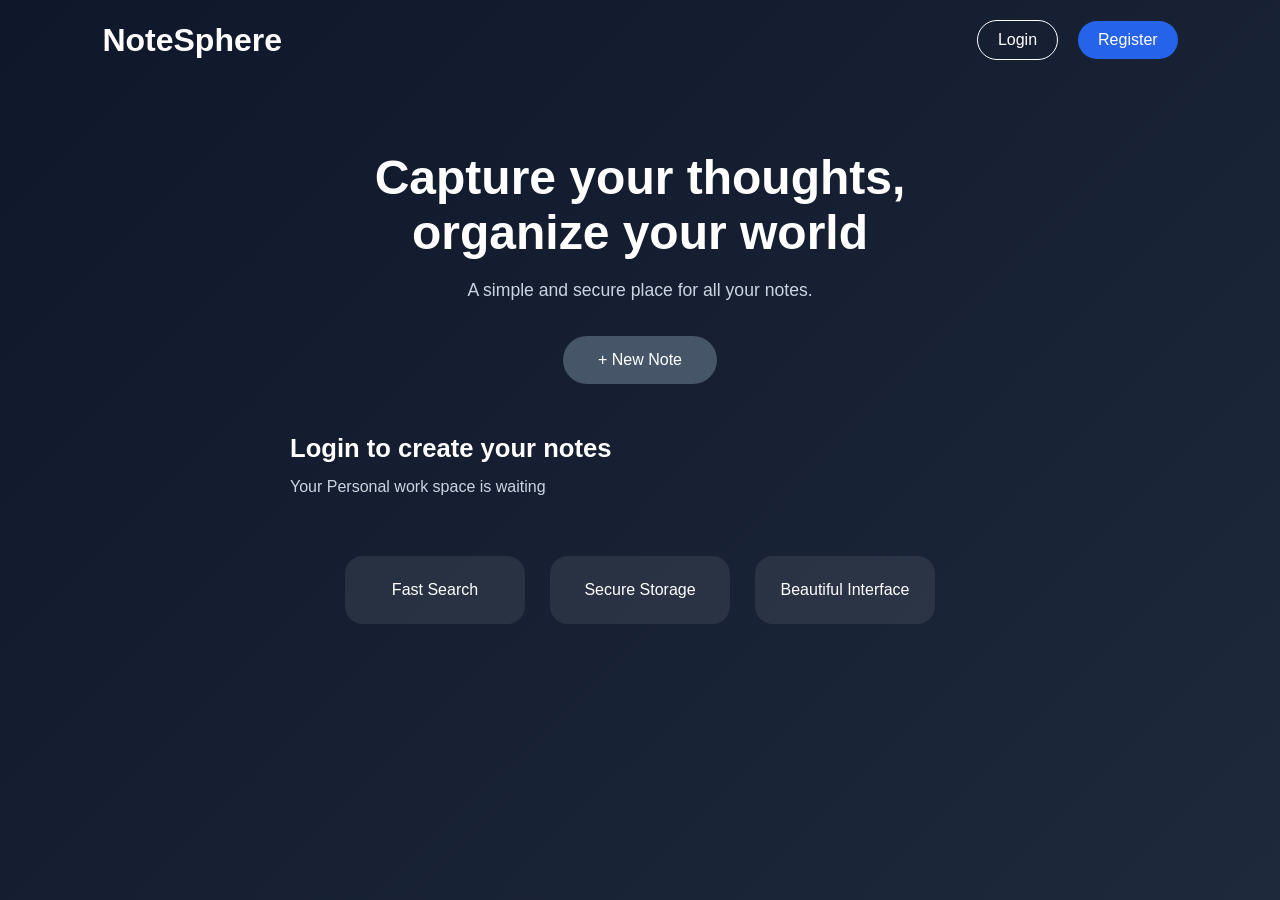
==== index.html @ 39e32c21 "Created Landing Page" ====
<!DOCTYPE html>
<html lang="en">
<head>
    <meta charset="UTF-8">
    <meta name="viewport" content="width=device-width, initial-scale=1.0">
    <title>Notes-App</title>
    <link rel="stylesheet" href="css/style.css">
</head>
<body>
    <header>
        <nav class="navbar">
            <h1 class="logo">NoteSphere</h1>
                <div class="nav-buttons">
                    <a href="login.html" class="login-button">Login</a>
                    <a href="register.html" class="register-button">Register</a>
                </div>
        </nav>
    </header>
    <main>
        <section class="hero">
            <h2>
                Capture your thoughts,
                organize your world
            </h2>

            <p>A simple and secure place for all your notes.</p>

            <button disabled>+ New Note</button>

        </section>

        <section class="empty-state">
            <div class="message">
                <h3>Login to create your notes</h3>
                <p>Your Personal work space is waiting</p>
            </div>
        </section>

        <section class="features">
            <div class="feature-card">Fast Search</div>
            <div class="feature-card">Secure Storage</div>
            <div class="feature-card">Beautiful Interface</div>
        </section>

    </main>
</body>
</html>
---- css/style.css ----
*{
    margin: 0;
    padding: 0;
    box-sizing: border-box;
}
body {
    font-family: "Poppins", sans-serif;
    background: linear-gradient(
        135deg,
        #0f172a,
        #1e293b
    );
    color: white;
    min-height: 100vh;
}
.navbar{
    display: flex;
    justify-content: space-between;
    align-items: center;
    height: 80px;
    padding: 0 8%;
}
.logo{
    font-size: 2rem;
    font-weight: 600;
}
.nav-buttons{
    align-items: center;
    display: flex;
    gap: 20px;
}
.nav-buttons a{
    text-decoration: none;
    color: white;
    padding: 10px 20px;
    border-radius: 30px;
    transition: 0.3s;
}
.login-button{
    border:1px solid white;
}
.register-button{
    background: #2563eb;
}
.nav-buttons a:hover{
    transform: translateY(-3px);
    opacity: 0.8;
}

.hero{
    text-align: center;
    margin-top: 70px;
    padding: 0px 20px;
}
.hero h2{
    font-size: 3rem;
    max-width: 700px;
    margin: auto;
}
.hero p {
    margin-top: 20px;
    font-size: 1.1rem;
    color: #cbd5e1;
}
.hero button {
    margin-top: 35px;
    padding: 15px 35px;
    border: none;
    border-radius: 40px;
    background: #475569;
    color: white;
    font-size: 1rem;
    cursor: not-allowed;
}
.empty-state {
    width: 80%;
    max-width: 700px;
    margin: 50px auto;
}
.message h3 {
    font-size: 1.6rem;
}
.message p {
    margin-top: 15px;
    color: #cbd5e1;
}
.features {
    width: 80%;
    margin: 60px auto;
    display: flex;
    justify-content: center;
    gap: 25px;
}
.feature-card {
    background: rgba(255,255,255,0.08);
    padding: 25px;
    border-radius: 18px;
    min-width: 180px;
    text-align: center;
    transition: 0.3s;
}
.feature-card:hover{
    transform: translateY(-8px);
    background: rgba(255, 255, 255, 0.15);
}

@media(max-width: 768px) {
    .navbar {
        flex-direction: column;
        height: auto;
        gap: 20px;
        padding-top: 20px;
    }
    .hero h2 {
        font-size: 2rem;
    }
    .features {
        flex-wrap:wrap;
        align-items: center;
    }
}
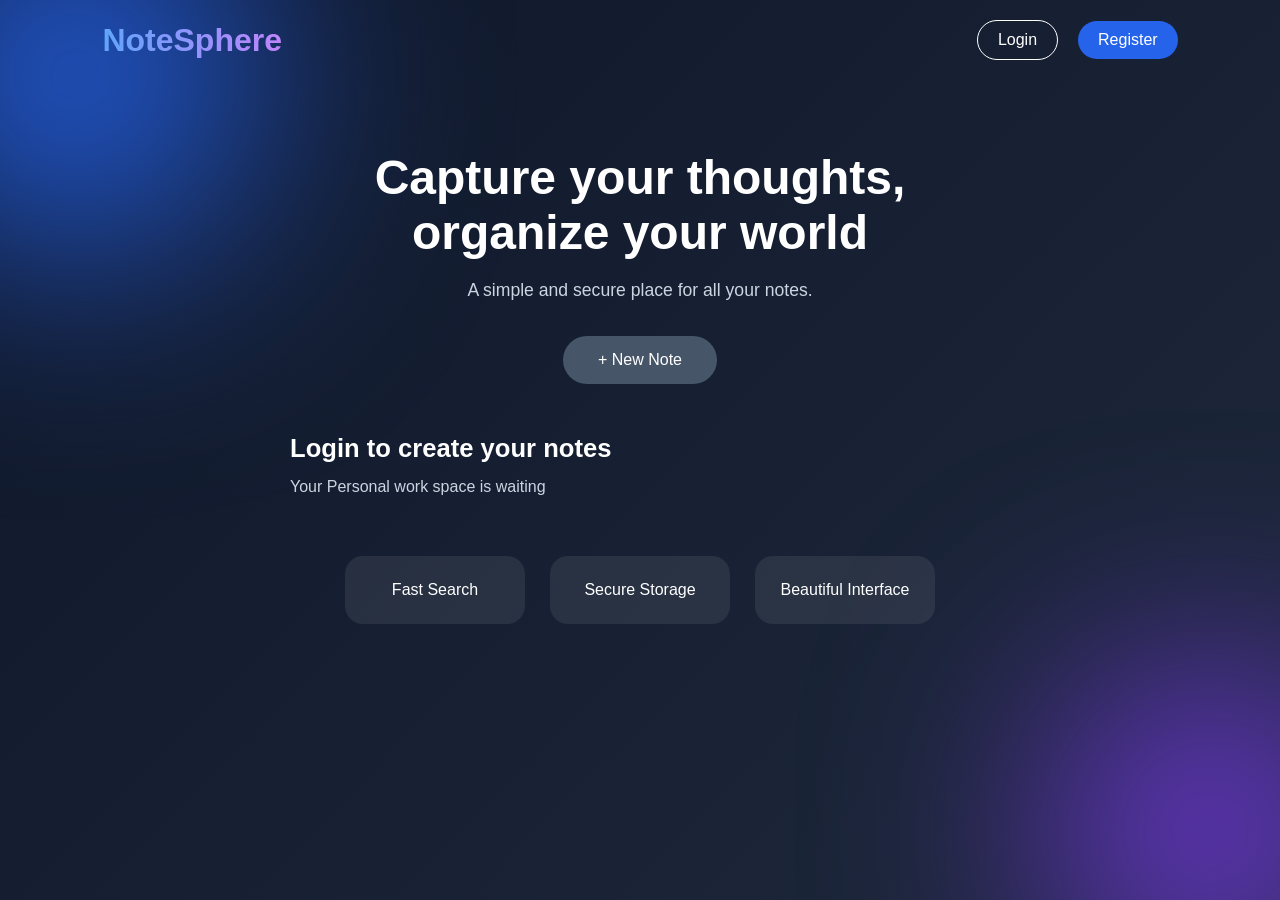
==== commit aeaaf8dc: "Completed layout for login page and register page" ====
--- a/index.html
+++ b/index.html
@@ -8,6 +8,10 @@
 </head>
 <body>
     <header>
+        <div class="background">
+            <div class="circle one"></div>
+            <div class="circle two"></div>
+        </div>
         <nav class="navbar">
             <h1 class="logo">NoteSphere</h1>
                 <div class="nav-buttons">
--- a/css/style.css
+++ b/css/style.css
@@ -20,9 +20,48 @@
     height: 80px;
     padding: 0 8%;
 }
+.background{
+    position: fixed;
+    inset: 0;
+    overflow: hidden;
+    z-index: -1;
+}
+.circle{
+    position: absolute;
+    border-radius: 50%;
+    filter: blur(120px);
+    animation: float 8s ease-in-out infinite;
+}
+.one {
+    width: 350px;
+    height: 350px;
+    background: #2563eb;
+    top: -100px;
+    left: -100px;
+}
+.two {
+    width: 300px;
+    height: 300px;
+    background: #7c3aed;
+    right: -80px;
+    bottom: -80px;
+    animation-delay: 3s;
+}
+
+@keyframes float {
+    0%,100% {
+        transform: translateY(0px);
+    }
+    50% {
+        transform: translateY(40px);
+    }
+}
 .logo{
     font-size: 2rem;
     font-weight: 600;
+    background:linear-gradient(90deg,#60a5fa,#c084fc);
+    -webkit-background-clip:text;
+    color:transparent;
 }
 .nav-buttons{
     align-items: center;
@@ -101,7 +140,8 @@
 }
 .feature-card:hover{
     transform: translateY(-8px);
-    background: rgba(255, 255, 255, 0.15);
+    background: rgba(255, 255, 255, 0.18);
+    box-shadow: 0 0 25px rgba(255,255,255,0.15);
 }
 
 @media(max-width: 768px) {
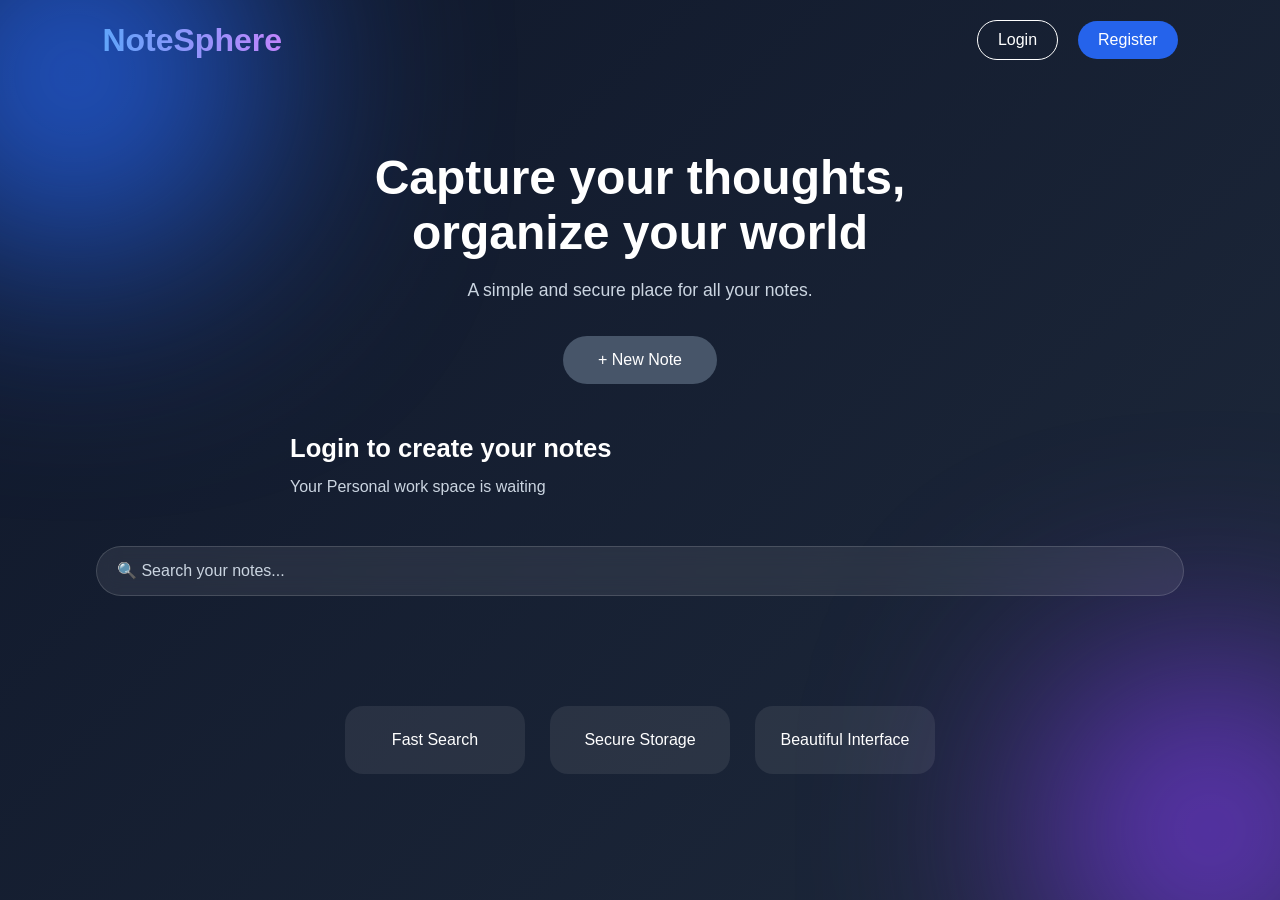
==== commit 63bcc89f: "competed basic notes" ====
--- a/index.html
+++ b/index.html
@@ -14,7 +14,7 @@
         </div>
         <nav class="navbar">
             <h1 class="logo">NoteSphere</h1>
-                <div class="nav-buttons">
+                <div class="nav-buttons" id="nav-buttons">
                     <a href="login.html" class="login-button">Login</a>
                     <a href="register.html" class="register-button">Register</a>
                 </div>
@@ -29,23 +29,50 @@
 
             <p>A simple and secure place for all your notes.</p>
 
-            <button disabled>+ New Note</button>
+            <button id="new-note-btn" disabled>+ New Note</button>
 
         </section>
 
-        <section class="empty-state">
+        <section class="empty-state" id="empty-state">
             <div class="message">
                 <h3>Login to create your notes</h3>
                 <p>Your Personal work space is waiting</p>
             </div>
         </section>
 
-        <section class="features">
+        <div class="search-box">
+            <input 
+                type="text"
+                id="search-input"
+                placeholder="🔍 Search your notes..."
+            >
+        </div>
+
+        <section class="notes-container" id="notes-container">
+
+        </section>
+
+        <section class="note-modal" id="note-modal">
+            <div class="modal-content">
+                <h2>Create New Note</h2>
+
+                <form id="note-form">
+                    <input type="text" id="note-title" placeholder="Enter Title" required>
+                    <textarea  id="note-content" placeholder="Write your note" required></textarea>
+                    <div class="modal-buttons">
+                        <button type="submit" id="save-button">Save</button>
+                        <button id="close-modal" type="button">Cancel</button>
+                    </div>
+                </form>
+            </div>
+        </section>
+
+        <section class="features" id="features">
             <div class="feature-card">Fast Search</div>
             <div class="feature-card">Secure Storage</div>
             <div class="feature-card">Beautiful Interface</div>
         </section>
-
     </main>
+    <script src="js/dashboard.js"></script>
 </body>
 </html>
--- a/css/style.css
+++ b/css/style.css
@@ -111,6 +111,9 @@
     font-size: 1rem;
     cursor: not-allowed;
 }
+.hero button:hover{
+    background: rgba(255, 255, 255, 0.2);
+}
 .empty-state {
     width: 80%;
     max-width: 700px;
@@ -158,4 +161,227 @@
         flex-wrap:wrap;
         align-items: center;
     }
+}
+
+/* ================= NOTES SECTION ================= */
+
+.notes-container {
+    width: 85%;
+    margin: 50px auto;
+    display: grid;
+    grid-template-columns: repeat(auto-fit, minmax(280px, 1fr));
+    gap: 25px;
+}
+
+.note-card {
+    background: rgba(255, 255, 255, 0.08);
+    backdrop-filter: blur(15px);
+    border: 1px solid rgba(255,255,255,0.15);
+    border-radius: 20px;
+    padding: 22px;
+    transition: 0.3s;
+    word-wrap: break-word;
+}
+
+.note-card:hover {
+    transform: translateY(-8px);
+    box-shadow: 0 0 30px rgba(96,165,250,0.35);
+}
+
+.note-card h3 {
+    font-size: 1.4rem;
+    margin-bottom: 12px;
+}
+
+.note-card p {
+    color: #cbd5e1;
+    line-height: 1.5;
+    margin-bottom: 20px;
+}
+
+.note-actions {
+    display: flex;
+    justify-content: flex-end;
+    gap: 10px;
+}
+
+.note-actions button {
+    border: none;
+    padding: 8px 16px;
+    border-radius: 25px;
+    color: white;
+    cursor: pointer;
+    transition: 0.3s;
+}
+
+.note-actions button:first-child {
+    background: #2563eb;
+}
+
+.note-actions button:last-child {
+    background: #dc2626;
+}
+
+.note-actions button:hover {
+    transform: scale(1.08);
+    opacity: 0.9;
+}
+
+
+/* ================= EMPTY NOTES MESSAGE ================= */
+
+.no-notes {
+    text-align: center;
+    font-size: 1.2rem;
+    color: #cbd5e1;
+    grid-column: 1 / -1;
+    margin-top: 40px;
+}
+
+
+/* ================= CREATE NOTE MODAL ================= */
+
+.note-modal {
+    position: fixed;
+    inset: 0;
+    background: rgba(0,0,0,0.6);
+    backdrop-filter: blur(8px);
+    display: none;
+    justify-content: center;
+    align-items: center;
+    z-index: 1000;
+}
+
+.modal-content {
+    width: 90%;
+    max-width: 500px;
+    background: rgba(15, 23, 42, 0.9);
+    border: 1px solid rgba(255,255,255,0.15);
+    border-radius: 25px;
+    padding: 30px;
+    animation: popup 0.3s ease;
+}
+
+.modal-content h2 {
+    text-align: center;
+    margin-bottom: 25px;
+}
+
+.modal-content input,
+.modal-content textarea {
+    width: 100%;
+    background: rgba(255,255,255,0.08);
+    color: white;
+    border: 1px solid rgba(255,255,255,0.15);
+    border-radius: 15px;
+    padding: 15px;
+    margin-bottom: 15px;
+    outline: none;
+    font-size: 1rem;
+}
+
+.modal-content textarea {
+    height: 150px;
+    resize: none;
+}
+
+.modal-content input::placeholder,
+.modal-content textarea::placeholder {
+    color: #94a3b8;
+}
+
+.modal-buttons {
+    display: flex;
+    justify-content: space-between;
+    gap: 15px;
+}
+
+.modal-buttons button {
+    flex: 1;
+    padding: 13px;
+    border: none;
+    border-radius: 25px;
+    color: white;
+    cursor: pointer;
+    transition: 0.3s;
+}
+
+.modal-buttons button:first-child {
+    background: #2563eb;
+}
+
+.modal-buttons button:last-child {
+    background: #475569;
+}
+
+.modal-buttons button:hover {
+    transform: translateY(-3px);
+    opacity: 0.9;
+}
+
+
+/* ================= POPUP ANIMATION ================= */
+
+@keyframes popup {
+    from {
+        transform: scale(0.8);
+        opacity: 0;
+    }
+
+    to {
+        transform: scale(1);
+        opacity: 1;
+    }
+}
+
+
+/* ================= MOBILE ================= */
+
+@media (max-width: 768px) {
+
+    .notes-container {
+        width: 92%;
+    }
+
+    .note-card {
+        padding: 18px;
+    }
+
+    .modal-content {
+        padding: 22px;
+    }
+}
+
+
+.search-box {
+    width: 85%;
+    margin: 30px auto;
+}
+
+.search-box input {
+    width: 100%;
+    padding: 15px 20px;
+    border-radius: 30px;
+    border: 1px solid rgba(255,255,255,0.15);
+    background: rgba(255,255,255,0.08);
+    color: white;
+    font-size: 1rem;
+    outline: none;
+    backdrop-filter: blur(10px);
+}
+
+.search-box input::placeholder {
+    color: #cbd5e1;
+}
+
+.search-box input:focus {
+    border-color: #60a5fa;
+    box-shadow: 0 0 20px rgba(96,165,250,0.4);
+}
+
+.note-card small {
+    color: #94a3b8;
+    display: block;
+    margin-top: 8px;
+    font-size: 0.8rem;
 }
